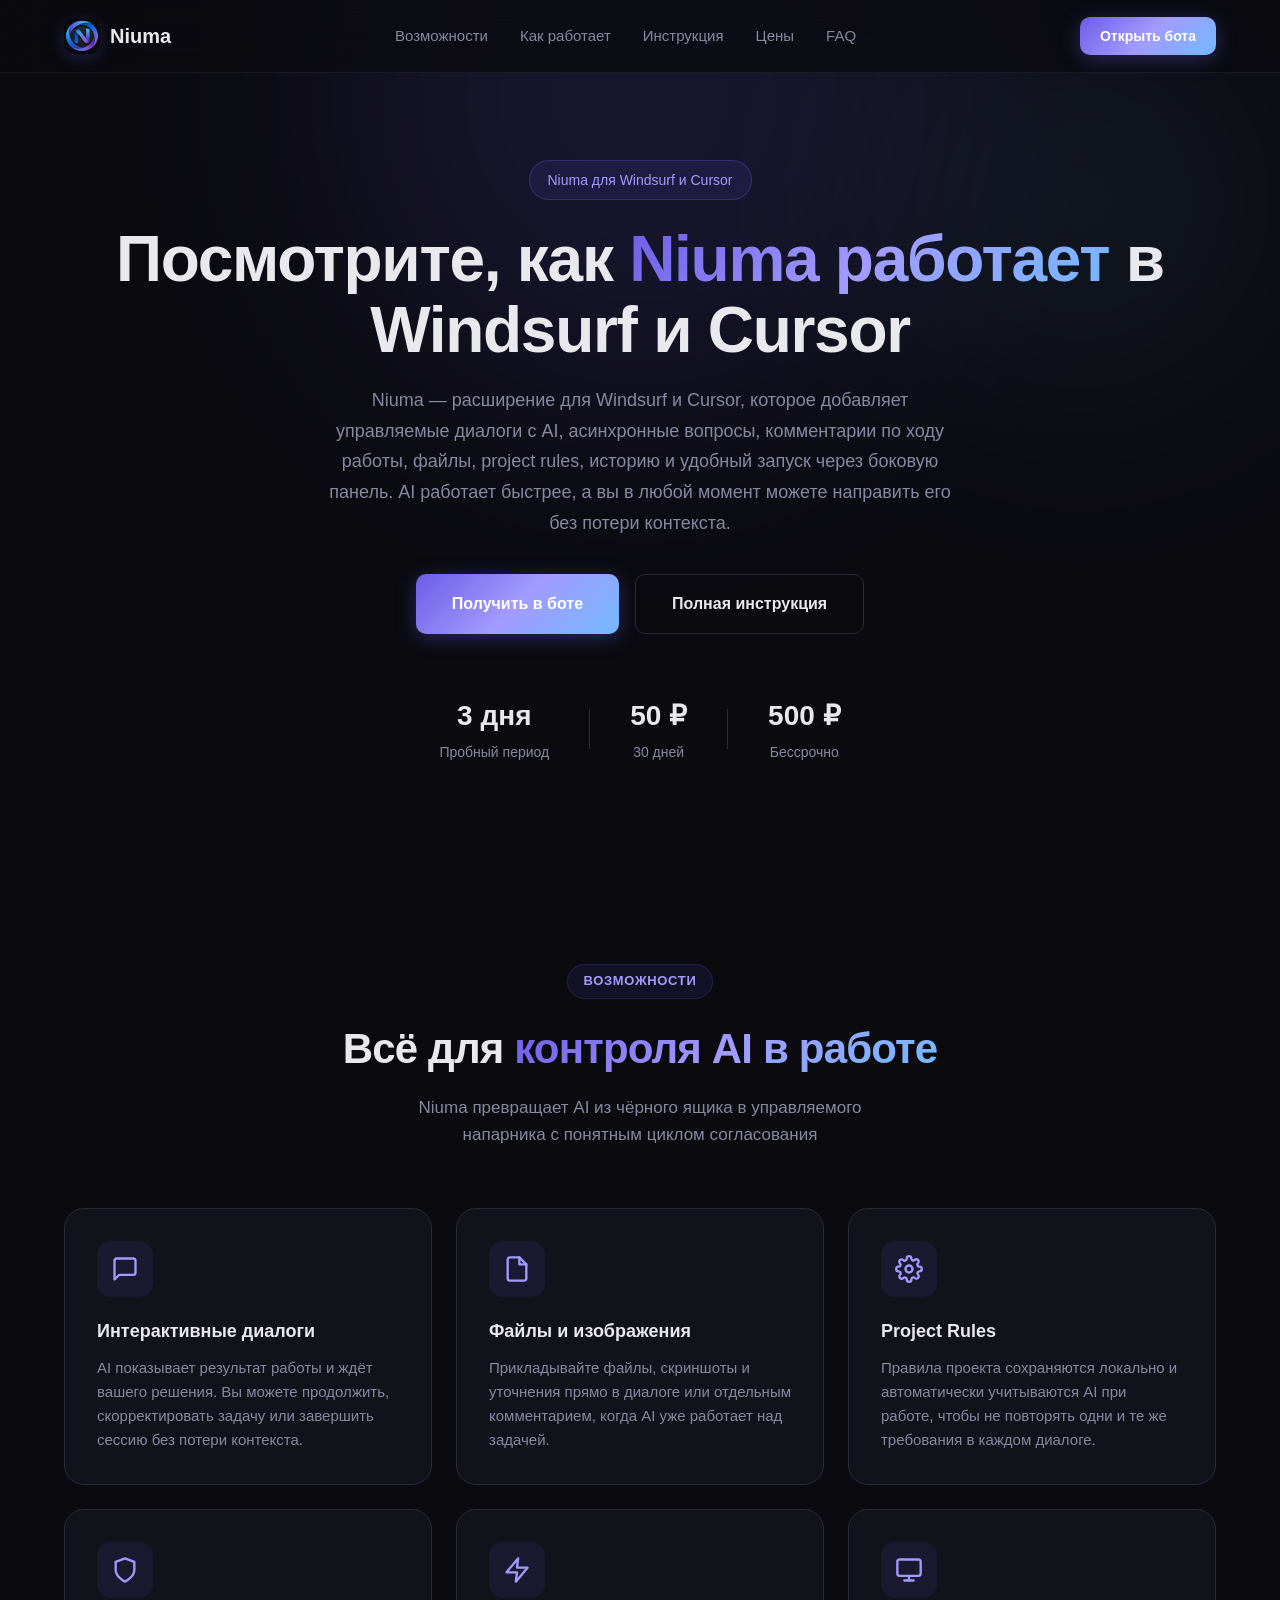
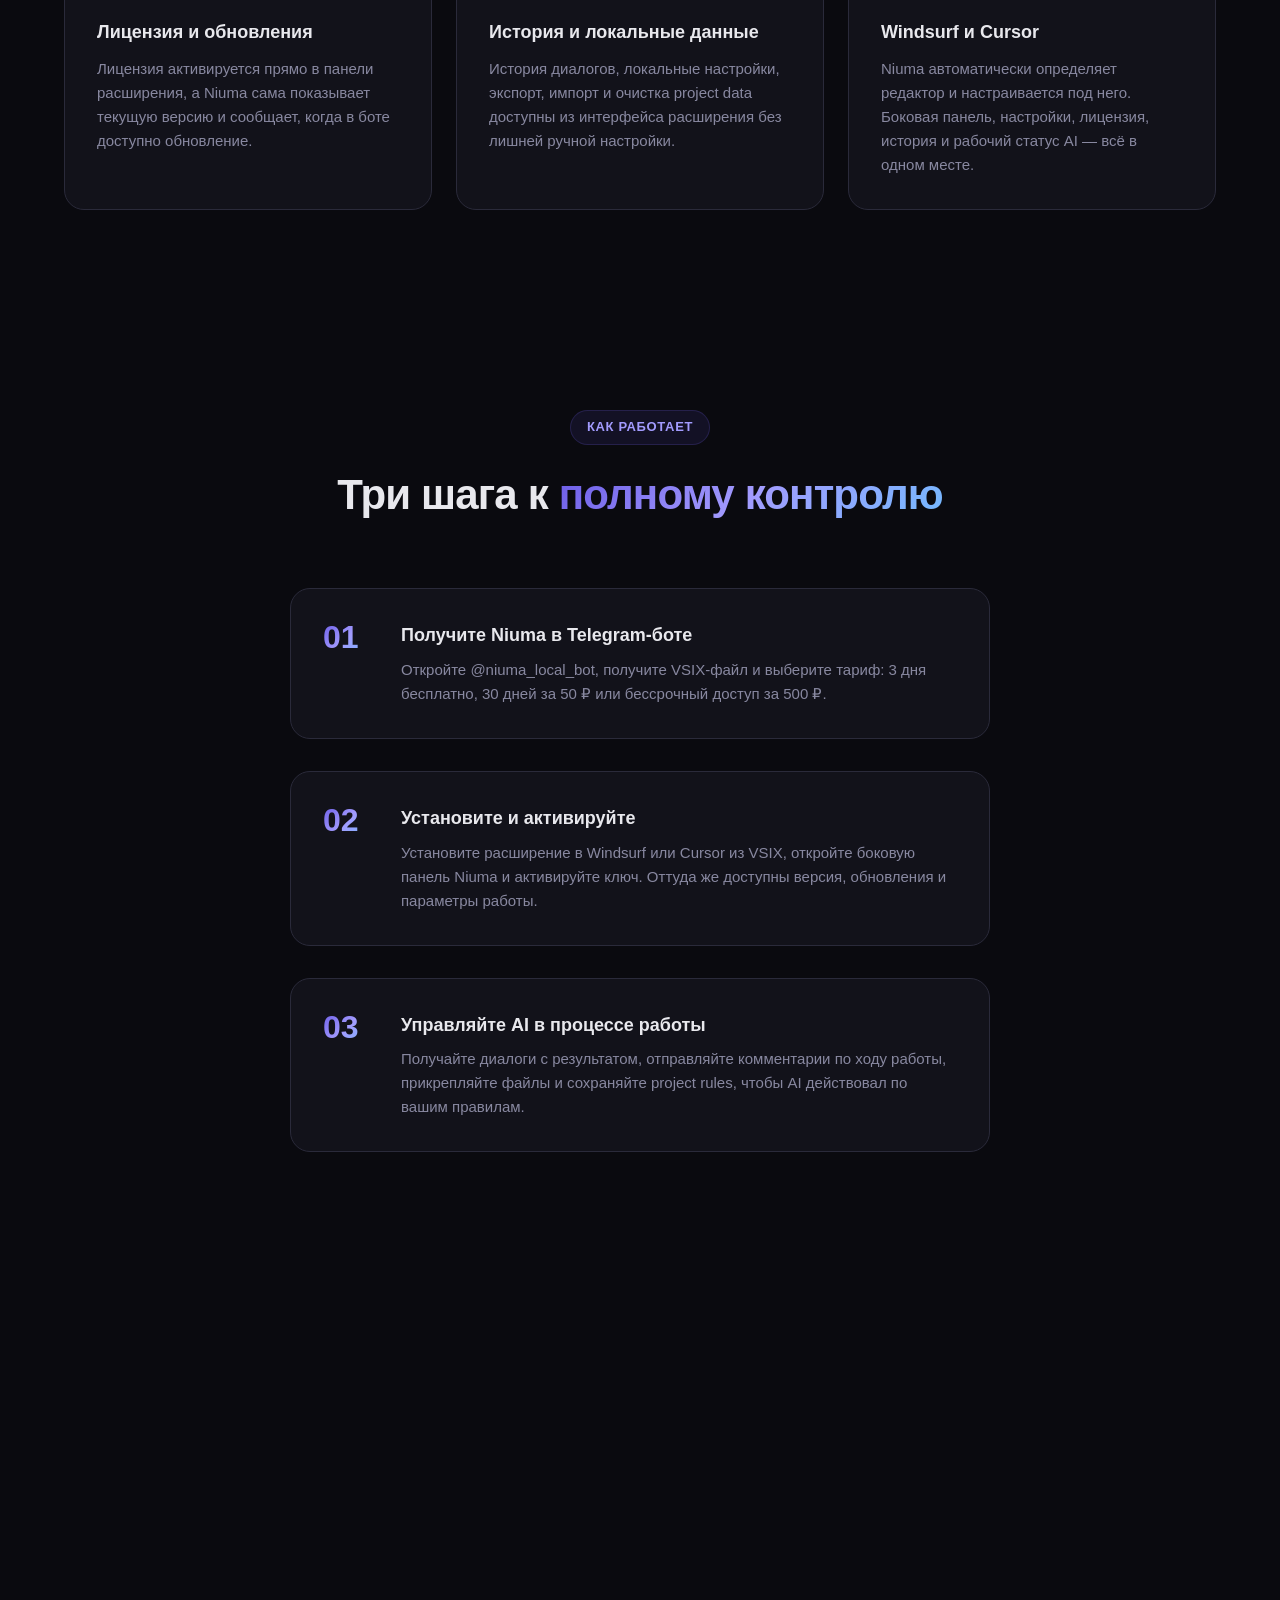
==== index.html @ 444ac7f6 "Initial commit: niuma.ru site for GitHub Pages" ====
<!DOCTYPE html>
<html lang="ru">
<head>
    <meta charset="UTF-8">
    <meta name="viewport" content="width=device-width, initial-scale=1.0">
    <title>Niuma — контроль AI через диалоги в Windsurf и Cursor</title>
    <link rel="stylesheet" href="style.css?v=20260318-1">
    <link rel="icon" type="image/png" href="icon.png">
    <meta name="selfwork.ru" content="qe9ZM8WfrKyve0zYmn5LMgqsJxHoujONGKEiKEaPxHEG5aC3p0" />
</head>
<body>
    <!-- Header -->
    <header class="header">
        <div class="container header-inner">
            <a href="#" class="logo">
                <img src="icon.png" alt="Niuma" class="logo-icon" />
                <span class="logo-text">Niuma</span>
            </a>
            <nav class="nav">
                <a href="#features">Возможности</a>
                <a href="#how-it-works">Как работает</a>
                <a href="guide.html">Инструкция</a>
                <a href="#pricing">Цены</a>
                <a href="#faq">FAQ</a>
            </nav>
            <a href="https://t.me/niuma_local_bot" target="_blank" class="btn btn-primary btn-sm">Открыть бота</a>
            <button class="mobile-menu-btn" id="mobileMenuBtn" aria-label="Меню">
                <span></span><span></span><span></span>
            </button>
        </div>
        <div class="mobile-nav" id="mobileNav">
            <a href="#features">Возможности</a>
            <a href="#how-it-works">Как работает</a>
            <a href="guide.html">Инструкция</a>
            <a href="#pricing">Цены</a>
            <a href="#faq">FAQ</a>
            <a href="https://t.me/niuma_local_bot" target="_blank" class="btn btn-primary">Открыть бота</a>
        </div>
    </header>

    <!-- Hero -->
    <section class="hero">
        <div class="hero-bg">
            <div class="hero-glow hero-glow-1"></div>
            <div class="hero-glow hero-glow-2"></div>
        </div>
        <div class="container hero-inner">
            <div class="badge">Niuma для Windsurf и Cursor</div>
            <h1>Посмотрите, как <span class="gradient-text">Niuma работает</span> в Windsurf и Cursor</h1>
            <p class="hero-desc">Niuma — расширение для Windsurf и Cursor, которое добавляет управляемые диалоги с AI, асинхронные вопросы, комментарии по ходу работы, файлы, project rules, историю и удобный запуск через боковую панель. AI работает быстрее, а вы в любой момент можете направить его без потери контекста.</p>
            <div class="hero-actions">
                <a href="https://t.me/niuma_local_bot" target="_blank" class="btn btn-primary btn-lg">Получить в боте</a>
                <a href="guide.html" class="btn btn-outline btn-lg">Полная инструкция</a>
            </div>
            <div class="hero-stats">
                <div class="stat">
                    <span class="stat-value">3 дня</span>
                    <span class="stat-label">Пробный период</span>
                </div>
                <div class="stat-divider"></div>
                <div class="stat">
                    <span class="stat-value">50 ₽</span>
                    <span class="stat-label">30 дней</span>
                </div>
                <div class="stat-divider"></div>
                <div class="stat">
                    <span class="stat-value">500 ₽</span>
                    <span class="stat-label">Бессрочно</span>
                </div>
            </div>
        </div>
    </section>

    <!-- Features -->
    <section class="features" id="features">
        <div class="container">
            <div class="section-header">
                <span class="section-badge">Возможности</span>
                <h2>Всё для <span class="gradient-text">контроля AI в работе</span></h2>
                <p>Niuma превращает AI из чёрного ящика в управляемого напарника с понятным циклом согласования</p>
            </div>
            <div class="features-grid">
                <div class="feature-card">
                    <div class="feature-icon">
                        <svg width="28" height="28" viewBox="0 0 24 24" fill="none" stroke="currentColor" stroke-width="2" stroke-linecap="round" stroke-linejoin="round"><path d="M21 15a2 2 0 0 1-2 2H7l-4 4V5a2 2 0 0 1 2-2h14a2 2 0 0 1 2 2z"></path></svg>
                    </div>
                    <h3>Интерактивные диалоги</h3>
                    <p>AI показывает результат работы и ждёт вашего решения. Вы можете продолжить, скорректировать задачу или завершить сессию без потери контекста.</p>
                </div>
                <div class="feature-card">
                    <div class="feature-icon">
                        <svg width="28" height="28" viewBox="0 0 24 24" fill="none" stroke="currentColor" stroke-width="2" stroke-linecap="round" stroke-linejoin="round"><path d="M14 2H6a2 2 0 0 0-2 2v16a2 2 0 0 0 2 2h12a2 2 0 0 0 2-2V8z"></path><polyline points="14 2 14 8 20 8"></polyline></svg>
                    </div>
                    <h3>Файлы и изображения</h3>
                    <p>Прикладывайте файлы, скриншоты и уточнения прямо в диалоге или отдельным комментарием, когда AI уже работает над задачей.</p>
                </div>
                <div class="feature-card">
                    <div class="feature-icon">
                        <svg width="28" height="28" viewBox="0 0 24 24" fill="none" stroke="currentColor" stroke-width="2" stroke-linecap="round" stroke-linejoin="round"><circle cx="12" cy="12" r="3"></circle><path d="M19.4 15a1.65 1.65 0 0 0 .33 1.82l.06.06a2 2 0 0 1 0 2.83 2 2 0 0 1-2.83 0l-.06-.06a1.65 1.65 0 0 0-1.82-.33 1.65 1.65 0 0 0-1 1.51V21a2 2 0 0 1-2 2 2 2 0 0 1-2-2v-.09A1.65 1.65 0 0 0 9 19.4a1.65 1.65 0 0 0-1.82.33l-.06.06a2 2 0 0 1-2.83 0 2 2 0 0 1 0-2.83l.06-.06A1.65 1.65 0 0 0 4.68 15a1.65 1.65 0 0 0-1.51-1H3a2 2 0 0 1-2-2 2 2 0 0 1 2-2h.09A1.65 1.65 0 0 0 4.6 9a1.65 1.65 0 0 0-.33-1.82l-.06-.06a2 2 0 0 1 0-2.83 2 2 0 0 1 2.83 0l.06.06A1.65 1.65 0 0 0 9 4.68a1.65 1.65 0 0 0 1-1.51V3a2 2 0 0 1 2-2 2 2 0 0 1 2 2v.09a1.65 1.65 0 0 0 1 1.51 1.65 1.65 0 0 0 1.82-.33l.06-.06a2 2 0 0 1 2.83 0 2 2 0 0 1 0 2.83l-.06.06A1.65 1.65 0 0 0 19.4 9a1.65 1.65 0 0 0 1.51 1H21a2 2 0 0 1 2 2 2 2 0 0 1-2 2h-.09a1.65 1.65 0 0 0-1.51 1z"></path></svg>
                    </div>
                    <h3>Project Rules</h3>
                    <p>Правила проекта сохраняются локально и автоматически учитываются AI при работе, чтобы не повторять одни и те же требования в каждом диалоге.</p>
                </div>
                <div class="feature-card">
                    <div class="feature-icon">
                        <svg width="28" height="28" viewBox="0 0 24 24" fill="none" stroke="currentColor" stroke-width="2" stroke-linecap="round" stroke-linejoin="round"><path d="M12 22s8-4 8-10V5l-8-3-8 3v7c0 6 8 10 8 10z"></path></svg>
                    </div>
                    <h3>Лицензия и обновления</h3>
                    <p>Лицензия активируется прямо в панели расширения, а Niuma сама показывает текущую версию и сообщает, когда в боте доступно обновление.</p>
                </div>
                <div class="feature-card">
                    <div class="feature-icon">
                        <svg width="28" height="28" viewBox="0 0 24 24" fill="none" stroke="currentColor" stroke-width="2" stroke-linecap="round" stroke-linejoin="round"><polygon points="13 2 3 14 12 14 11 22 21 10 12 10 13 2"></polygon></svg>
                    </div>
                    <h3>История и локальные данные</h3>
                    <p>История диалогов, локальные настройки, экспорт, импорт и очистка project data доступны из интерфейса расширения без лишней ручной настройки.</p>
                </div>
                <div class="feature-card">
                    <div class="feature-icon">
                        <svg width="28" height="28" viewBox="0 0 24 24" fill="none" stroke="currentColor" stroke-width="2" stroke-linecap="round" stroke-linejoin="round"><rect x="2" y="3" width="20" height="14" rx="2" ry="2"></rect><line x1="8" y1="21" x2="16" y2="21"></line><line x1="12" y1="17" x2="12" y2="21"></line></svg>
                    </div>
                    <h3>Windsurf и Cursor</h3>
                    <p>Niuma автоматически определяет редактор и настраивается под него. Боковая панель, настройки, лицензия, история и рабочий статус AI — всё в одном месте.</p>
                </div>
            </div>
        </div>
    </section>

    <!-- How it works -->
    <section class="how-it-works" id="how-it-works">
        <div class="container">
            <div class="section-header">
                <span class="section-badge">Как работает</span>
                <h2>Три шага к <span class="gradient-text">полному контролю</span></h2>
            </div>
            <div class="steps">
                <div class="step">
                    <div class="step-number">01</div>
                    <div class="step-content">
                        <h3>Получите Niuma в Telegram-боте</h3>
                        <p>Откройте <a href="https://t.me/niuma_local_bot" target="_blank">@niuma_local_bot</a>, получите VSIX-файл и выберите тариф: 3 дня бесплатно, 30 дней за 50 ₽ или бессрочный доступ за 500 ₽.</p>
                    </div>
                </div>
                <div class="step">
                    <div class="step-number">02</div>
                    <div class="step-content">
                        <h3>Установите и активируйте</h3>
                        <p>Установите расширение в Windsurf или Cursor из VSIX, откройте боковую панель Niuma и активируйте ключ. Оттуда же доступны версия, обновления и параметры работы.</p>
                    </div>
                </div>
                <div class="step">
                    <div class="step-number">03</div>
                    <div class="step-content">
                        <h3>Управляйте AI в процессе работы</h3>
                        <p>Получайте диалоги с результатом, отправляйте комментарии по ходу работы, прикрепляйте файлы и сохраняйте project rules, чтобы AI действовал по вашим правилам.</p>
                    </div>
                </div>
            </div>
        </div>
    </section>

    <!-- Demo / Screenshot -->
    <section class="demo-section">
        <div class="container">
            <div class="section-header">
                <span class="section-badge">Демо</span>
                <h2>Посмотрите, как <span class="gradient-text">Niuma работает</span></h2>
                <p>Короткое видео показывает живой сценарий работы расширения: запуск диалога, асинхронные вопросы, комментарии по ходу задачи и контроль результата.</p>
            </div>
            <div class="demo-window">
                <div class="demo-titlebar">
                    <div class="demo-dots">
                        <span class="dot dot-red"></span>
                        <span class="dot dot-yellow"></span>
                        <span class="dot dot-green"></span>
                    </div>
                    <span class="demo-title">Niuma — Видео-демо расширения</span>
                </div>
                <div class="demo-video-frame">
                    <video class="demo-video" controls preload="none" playsinline>
                        <source src="Video.mp4" type="video/mp4">
                        Ваш браузер не поддерживает воспроизведение видео.
                    </video>
                </div>
                <div class="demo-caption">
                    В видео показано, как Niuma помогает управлять AI через диалоги, комментарии и сохранённый контекст прямо внутри IDE.
                </div>
            </div>
        </div>
    </section>

    <!-- Pricing -->
    <section class="pricing" id="pricing">
        <div class="container">
            <div class="section-header">
                <span class="section-badge">Тарифы</span>
                <h2>Выберите свой <span class="gradient-text">доступ</span></h2>
                <p>Все тарифы получают одинаковый функционал. Отличается только срок доступа.</p>
            </div>
            <div class="pricing-grid">
                <div class="pricing-card">
                    <div class="pricing-header">
                        <h3>Пробный</h3>
                        <div class="price">
                            <span class="price-amount">Бесплатно</span>
                        </div>
                        <p class="pricing-desc">3 дня для знакомства</p>
                    </div>
                    <ul class="pricing-features">
                        <li><span class="check">✓</span> Полный функционал расширения</li>
                        <li><span class="check">✓</span> 3 дня бесплатно</li>
                        <li><span class="check">✓</span> Активация ключа в панели</li>
                        <li><span class="check">✓</span> Привязка к ПК</li>
                        <li><span class="check">✓</span> Выдача через Telegram-бот</li>
                    </ul>
                    <a href="https://t.me/niuma_local_bot" target="_blank" class="btn btn-outline btn-block">Попробовать</a>
                </div>
                <div class="pricing-card pricing-card-popular">
                    <div class="popular-badge">Популярный</div>
                    <div class="pricing-header">
                        <h3>Месячный</h3>
                        <div class="price">
                            <span class="price-amount">50 ₽</span>
                            <span class="price-period">/ 30 дней</span>
                        </div>
                        <p class="pricing-desc">Для ежедневной работы</p>
                    </div>
                    <ul class="pricing-features">
                        <li><span class="check">✓</span> Полный функционал расширения</li>
                        <li><span class="check">✓</span> 30 дней доступа</li>
                        <li><span class="check">✓</span> Проверка версии и обновлений</li>
                        <li><span class="check">✓</span> Привязка к ПК</li>
                        <li><span class="check">✓</span> Покупка и продление через бота</li>
                    </ul>
                    <a href="https://t.me/niuma_local_bot" target="_blank" class="btn btn-primary btn-block">Купить</a>
                </div>
                <div class="pricing-card">
                    <div class="pricing-header">
                        <h3>Постоянный</h3>
                        <div class="price">
                            <span class="price-amount">500 ₽</span>
                            <span class="price-period">навсегда</span>
                        </div>
                        <p class="pricing-desc">Одноразовый платёж</p>
                    </div>
                    <ul class="pricing-features">
                        <li><span class="check">✓</span> Полный функционал расширения</li>
                        <li><span class="check">✓</span> Бессрочный доступ</li>
                        <li><span class="check">✓</span> Лицензия на одно устройство</li>
                        <li><span class="check">✓</span> Проверка обновлений в панели</li>
                        <li><span class="check">✓</span> Покупка через Telegram-бот</li>
                    </ul>
                    <a href="https://t.me/niuma_local_bot" target="_blank" class="btn btn-outline btn-block">Купить</a>
                </div>
            </div>
        </div>
    </section>

    <!-- FAQ -->
    <section class="faq" id="faq">
        <div class="container">
            <div class="section-header">
                <span class="section-badge">FAQ</span>
                <h2>Частые вопросы</h2>
            </div>
            <div class="faq-list">
                <div class="faq-item">
                    <button class="faq-question" onclick="toggleFaq(this)">
                        <span>Что именно делает Niuma?</span>
                        <svg class="faq-arrow" width="20" height="20" viewBox="0 0 24 24" fill="none" stroke="currentColor" stroke-width="2"><polyline points="6 9 12 15 18 9"></polyline></svg>
                    </button>
                    <div class="faq-answer">
                        <p>Niuma добавляет в Windsurf и Cursor управляемый слой взаимодействия с AI: диалоги с результатом работы, асинхронные вопросы, комментарии по ходу выполнения, project rules, локальную историю, активацию лицензии и уведомления об обновлениях.</p>
                    </div>
                </div>
                <div class="faq-item">
                    <button class="faq-question" onclick="toggleFaq(this)">
                        <span>Нужно ли вручную настраивать MCP?</span>
                        <svg class="faq-arrow" width="20" height="20" viewBox="0 0 24 24" fill="none" stroke="currentColor" stroke-width="2"><polyline points="6 9 12 15 18 9"></polyline></svg>
                    </button>
                    <div class="faq-answer">
                        <p>Нет, основной сценарий уже завязан на само расширение. Пользователь получает VSIX в боте, устанавливает его в Windsurf или Cursor, открывает боковую панель Niuma и активирует ключ.</p>
                    </div>
                </div>
                <div class="faq-item">
                    <button class="faq-question" onclick="toggleFaq(this)">
                        <span>Мои данные отправляются куда-то?</span>
                        <svg class="faq-arrow" width="20" height="20" viewBox="0 0 24 24" fill="none" stroke="currentColor" stroke-width="2"><polyline points="6 9 12 15 18 9"></polyline></svg>
                    </button>
                    <div class="faq-answer">
                        <p>Код, файлы, история диалогов и project rules хранятся локально на вашем компьютере. На серверы Niuma не отправляется содержимое IDE, но для лицензии, покупки и проверки обновлений используются серверные запросы и Telegram-бот.</p>
                    </div>
                </div>
                <div class="faq-item">
                    <button class="faq-question" onclick="toggleFaq(this)">
                        <span>Как установить Niuma?</span>
                        <svg class="faq-arrow" width="20" height="20" viewBox="0 0 24 24" fill="none" stroke="currentColor" stroke-width="2"><polyline points="6 9 12 15 18 9"></polyline></svg>
                    </button>
                    <div class="faq-answer">
                        <p>Откройте <a href="https://t.me/niuma_local_bot" target="_blank">@niuma_local_bot</a>, получите VSIX-файл, установите его в Windsurf или Cursor и активируйте ключ в панели расширения. После этого можно сразу работать с диалогами и правилами проекта.</p>
                    </div>
                </div>
                <div class="faq-item">
                    <button class="faq-question" onclick="toggleFaq(this)">
                        <span>Как приходят обновления?</span>
                        <svg class="faq-arrow" width="20" height="20" viewBox="0 0 24 24" fill="none" stroke="currentColor" stroke-width="2"><polyline points="6 9 12 15 18 9"></polyline></svg>
                    </button>
                    <div class="faq-answer">
                        <p>Расширение показывает текущую версию и умеет проверять, вышло ли обновление. Если новая версия доступна, Niuma направит вас в <a href="https://t.me/niuma_local_bot" target="_blank">Telegram-бот</a> для скачивания.</p>
                    </div>
                </div>
                <div class="faq-item">
                    <button class="faq-question" onclick="toggleFaq(this)">
                        <span>Есть ли пробный период?</span>
                        <svg class="faq-arrow" width="20" height="20" viewBox="0 0 24 24" fill="none" stroke="currentColor" stroke-width="2"><polyline points="6 9 12 15 18 9"></polyline></svg>
                    </button>
                    <div class="faq-answer">
                        <p>Да. Пробный доступ — 3 дня бесплатно с полным функционалом. Месячный доступ стоит 50 ₽ за 30 дней, бессрочный — 500 ₽. Все варианты оформляются через <a href="https://t.me/niuma_local_bot" target="_blank">@niuma_local_bot</a>.</p>
                    </div>
                </div>
            </div>
        </div>
    </section>

    <!-- CTA -->
    <section class="cta">
        <div class="container">
            <div class="cta-inner">
                <div class="cta-glow"></div>
                <h2>Готовы работать с AI под вашим контролем?</h2>
                <p>Откройте бота, получите Niuma и начните управлять задачами, правками и обратной связью в Windsurf или Cursor из одной панели.</p>
                <a href="https://t.me/niuma_local_bot" target="_blank" class="btn btn-primary btn-lg">Открыть @niuma_local_bot</a>
            </div>
        </div>
    </section>

    <!-- Footer -->
    <footer class="footer">
        <div class="container footer-inner">
            <div class="footer-brand">
                <a href="#" class="logo">
                    <img src="icon.png" alt="Niuma" class="logo-icon" />
                    <span class="logo-text">Niuma</span>
                </a>
                <p>Расширение для контроля AI через диалоги в Windsurf и Cursor</p>
            </div>
            <div class="footer-links">
                <div class="footer-col">
                    <h4>Продукт</h4>
                    <a href="#features">Возможности</a>
                    <a href="guide.html">Инструкция</a>
                    <a href="#pricing">Цены</a>
                    <a href="#faq">FAQ</a>
                </div>
                <div class="footer-col">
                    <h4>Документы</h4>
                    <a href="/oferta.html">Договор оферты</a>
                    <a href="/privacy.html">Политика конфиденциальности</a>
                    <a href="/refund.html">Условия возврата</a>
                </div>
                <div class="footer-col">
                    <h4>Контакты</h4>
                    <a href="https://t.me/niuma_local_bot" target="_blank">Telegram: @niuma_local_bot</a>
                    <a href="mailto:support@nc43.ru">Email: support@nc43.ru</a>
                </div>
            </div>
        </div>
        <div class="container">
            <div class="footer-bottom">
                <p>&copy; 2026 Niuma. Гребенев Михаил Юрьевич, ИНН: 434540669410. Все права защищены.</p>
            </div>
        </div>
    </footer>

    <div id="paymentReturn" data-enabled="false" hidden aria-hidden="true"></div>

    <script src="script.js?v=20260415-1" defer></script>
</body>
</html>
---- style.css ----
/* ===== Reset & Base ===== */
*, *::before, *::after {
    margin: 0;
    padding: 0;
    box-sizing: border-box;
}

:root {
    --primary: #6C5CE7;
    --primary-light: #A29BFE;
    --primary-dark: #5A4BD1;
    --bg: #0A0A0F;
    --bg-card: #12121A;
    --bg-card-hover: #1A1A25;
    --surface: #16161F;
    --border: #2A2A3A;
    --text: #E8E8ED;
    --text-muted: #8888A0;
    --text-dim: #5A5A70;
    --gradient: linear-gradient(135deg, #6C5CE7, #A29BFE, #74B9FF);
    --gradient-bg: linear-gradient(135deg, rgba(108, 92, 231, 0.15), rgba(162, 155, 254, 0.05));
    --shadow: 0 4px 24px rgba(0, 0, 0, 0.4);
    --shadow-glow: 0 0 60px rgba(108, 92, 231, 0.2);
    --radius: 12px;
    --radius-lg: 20px;
    --transition: 0.3s ease;
}

html {
    scroll-behavior: smooth;
    -webkit-font-smoothing: antialiased;
    overflow-x: hidden;
}

body {
    font-family: 'Inter', -apple-system, BlinkMacSystemFont, sans-serif;
    background: var(--bg);
    color: var(--text);
    line-height: 1.6;
    overflow-x: hidden;
    max-width: 100vw;
}

.container {
    max-width: 1200px;
    margin: 0 auto;
    padding: 0 24px;
}

a {
    text-decoration: none;
    color: inherit;
    transition: var(--transition);
}

/* ===== Buttons ===== */
.btn {
    display: inline-flex;
    align-items: center;
    justify-content: center;
    gap: 8px;
    padding: 12px 28px;
    border-radius: 10px;
    font-weight: 600;
    font-size: 15px;
    cursor: pointer;
    transition: all var(--transition);
    border: none;
    font-family: inherit;
}

.btn-primary {
    background: var(--gradient);
    color: #fff;
    box-shadow: 0 4px 20px rgba(108, 92, 231, 0.35);
}

.btn-primary:hover {
    transform: translateY(-2px);
    box-shadow: 0 6px 30px rgba(108, 92, 231, 0.5);
}

.btn-outline {
    background: transparent;
    color: var(--text);
    border: 1px solid var(--border);
}

.btn-outline:hover {
    border-color: var(--primary-light);
    color: var(--primary-light);
    background: rgba(108, 92, 231, 0.05);
}

.btn-sm { padding: 8px 20px; font-size: 14px; }
.btn-lg { padding: 16px 36px; font-size: 16px; }
.btn-block { width: 100%; }

/* ===== Header ===== */
.header {
    position: fixed;
    top: 0;
    left: 0;
    right: 0;
    z-index: 100;
    background: rgba(10, 10, 15, 0.8);
    backdrop-filter: blur(20px);
    border-bottom: 1px solid rgba(42, 42, 58, 0.5);
}

.header-inner {
    display: flex;
    align-items: center;
    justify-content: space-between;
    height: 72px;
}

.logo {
    display: flex;
    align-items: center;
    gap: 10px;
    font-weight: 700;
    font-size: 20px;
}

.logo-icon {
    width: 36px;
    height: 36px;
    display: block;
    object-fit: cover;
    border-radius: 10px;
    box-shadow: 0 4px 16px rgba(108, 92, 231, 0.25);
}

.nav {
    display: flex;
    gap: 32px;
}

.nav a {
    color: var(--text-muted);
    font-size: 15px;
    font-weight: 500;
}

.nav a:hover {
    color: var(--text);
}

.mobile-menu-btn {
    display: none;
    flex-direction: column;
    gap: 5px;
    background: none;
    border: none;
    cursor: pointer;
    padding: 4px;
}

.mobile-menu-btn span {
    width: 24px;
    height: 2px;
    background: var(--text);
    border-radius: 2px;
    transition: var(--transition);
}

.mobile-nav {
    display: none;
    flex-direction: column;
    padding: 16px 24px 24px;
    gap: 16px;
    border-top: 1px solid var(--border);
}

.mobile-nav.active {
    display: flex;
}

.mobile-nav a {
    color: var(--text-muted);
    font-size: 16px;
    font-weight: 500;
}

/* ===== Hero ===== */
.hero {
    position: relative;
    padding: 160px 0 100px;
    text-align: center;
    overflow: hidden;
    max-width: 100vw;
}

.hero-bg {
    position: absolute;
    inset: 0;
    pointer-events: none;
}

.hero-glow {
    position: absolute;
    border-radius: 50%;
    filter: blur(120px);
    opacity: 0.4;
}

.hero-glow-1 {
    width: 600px;
    height: 600px;
    background: var(--primary);
    top: -200px;
    left: 50%;
    transform: translateX(-50%);
    opacity: 0.15;
}

.hero-glow-2 {
    width: 400px;
    height: 400px;
    background: #74B9FF;
    top: 0;
    right: 0;
    opacity: 0.08;
}

.hero-inner {
    position: relative;
    z-index: 1;
}

.badge {
    display: inline-flex;
    padding: 8px 18px;
    border-radius: 100px;
    background: rgba(108, 92, 231, 0.1);
    border: 1px solid rgba(108, 92, 231, 0.3);
    color: var(--primary-light);
    font-size: 14px;
    font-weight: 500;
    margin-bottom: 24px;
}

.hero h1 {
    font-size: clamp(36px, 5vw, 64px);
    font-weight: 800;
    line-height: 1.1;
    margin-bottom: 20px;
    letter-spacing: -0.02em;
}

.gradient-text {
    background: var(--gradient);
    -webkit-background-clip: text;
    -webkit-text-fill-color: transparent;
    background-clip: text;
}

.hero-desc {
    max-width: 640px;
    margin: 0 auto 36px;
    font-size: 18px;
    color: var(--text-muted);
    line-height: 1.7;
}

.hero-actions {
    display: flex;
    gap: 16px;
    justify-content: center;
    flex-wrap: wrap;
    margin-bottom: 60px;
}

.hero-stats {
    display: flex;
    justify-content: center;
    align-items: center;
    gap: 40px;
}

.stat-value {
    display: block;
    font-size: 28px;
    font-weight: 700;
    color: var(--text);
}

.stat-label {
    font-size: 14px;
    color: var(--text-muted);
}

.stat-divider {
    width: 1px;
    height: 40px;
    background: var(--border);
}

/* ===== Section Common ===== */
.section-header {
    text-align: center;
    margin-bottom: 60px;
}

.section-badge {
    display: inline-flex;
    padding: 6px 16px;
    border-radius: 100px;
    background: rgba(108, 92, 231, 0.1);
    border: 1px solid rgba(108, 92, 231, 0.2);
    color: var(--primary-light);
    font-size: 13px;
    font-weight: 600;
    text-transform: uppercase;
    letter-spacing: 0.05em;
    margin-bottom: 16px;
}

.section-header h2 {
    font-size: clamp(28px, 3.5vw, 42px);
    font-weight: 700;
    margin-bottom: 12px;
    letter-spacing: -0.02em;
}

.section-header p {
    color: var(--text-muted);
    font-size: 17px;
    max-width: 500px;
    margin: 0 auto;
}

/* ===== Features ===== */
.features {
    padding: 100px 0;
}

.features-grid {
    display: grid;
    grid-template-columns: repeat(3, 1fr);
    gap: 24px;
}

.feature-card {
    background: var(--bg-card);
    border: 1px solid var(--border);
    border-radius: var(--radius-lg);
    padding: 32px;
    transition: all var(--transition);
}

.feature-card:hover {
    background: var(--bg-card-hover);
    border-color: rgba(108, 92, 231, 0.3);
    transform: translateY(-4px);
    box-shadow: var(--shadow-glow);
}

.feature-icon {
    width: 56px;
    height: 56px;
    display: flex;
    align-items: center;
    justify-content: center;
    background: rgba(108, 92, 231, 0.1);
    border-radius: 14px;
    color: var(--primary-light);
    margin-bottom: 20px;
}

.feature-card h3 {
    font-size: 18px;
    font-weight: 600;
    margin-bottom: 10px;
}

.feature-card p {
    color: var(--text-muted);
    font-size: 15px;
    line-height: 1.6;
}

/* ===== How it works ===== */
.how-it-works {
    padding: 100px 0;
}

.steps {
    display: flex;
    flex-direction: column;
    gap: 32px;
    max-width: 700px;
    margin: 0 auto;
}

.step {
    display: flex;
    gap: 28px;
    align-items: flex-start;
    padding: 32px;
    background: var(--bg-card);
    border: 1px solid var(--border);
    border-radius: var(--radius-lg);
    transition: all var(--transition);
}

.step:hover {
    border-color: rgba(108, 92, 231, 0.3);
    background: var(--bg-card-hover);
}

.step-number {
    font-size: 32px;
    font-weight: 800;
    background: var(--gradient);
    -webkit-background-clip: text;
    -webkit-text-fill-color: transparent;
    background-clip: text;
    line-height: 1;
    flex-shrink: 0;
    min-width: 50px;
}

.step-content h3 {
    font-size: 18px;
    font-weight: 600;
    margin-bottom: 8px;
}

.step-content p {
    color: var(--text-muted);
    font-size: 15px;
    line-height: 1.6;
}

/* ===== Demo ===== */
.demo-section {
    padding: 40px 0 100px;
}

.demo-window {
    max-width: 920px;
    margin: 0 auto;
    border-radius: var(--radius-lg);
    overflow: hidden;
    border: 1px solid var(--border);
    background: var(--bg-card);
    box-shadow: var(--shadow), var(--shadow-glow);
}

.demo-titlebar {
    display: flex;
    align-items: center;
    gap: 12px;
    padding: 14px 20px;
    background: rgba(22, 22, 31, 0.8);
    border-bottom: 1px solid var(--border);
}

.demo-dots {
    display: flex;
    gap: 7px;
}

.dot {
    width: 12px;
    height: 12px;
    border-radius: 50%;
}

.dot-red { background: #FF5F57; }
.dot-yellow { background: #FEBC2E; }
.dot-green { background: #28C840; }

.demo-title {
    color: var(--text-muted);
    font-size: 13px;
    font-weight: 500;
}

.demo-video-frame {
    background: #05060a;
    aspect-ratio: 16 / 9;
}

.demo-video {
    display: block;
    width: 100%;
    height: 100%;
    background: #05060a;
}

.demo-caption {
    padding: 18px 24px 22px;
    border-top: 1px solid var(--border);
    color: var(--text-muted);
    font-size: 15px;
    line-height: 1.6;
}

.features,
.how-it-works,
.demo-section,
.pricing,
.faq,
.cta,
.footer {
    content-visibility: auto;
    contain-intrinsic-size: 1px 800px;
}

/* ===== Pricing ===== */
.pricing {
    padding: 100px 0;
}

.pricing-grid {
    display: grid;
    grid-template-columns: repeat(3, 1fr);
    gap: 24px;
    align-items: start;
}

.pricing-card {
    background: var(--bg-card);
    border: 1px solid var(--border);
    border-radius: var(--radius-lg);
    padding: 36px;
    position: relative;
    transition: all var(--transition);
}

.pricing-card:hover {
    transform: translateY(-4px);
    border-color: rgba(108, 92, 231, 0.2);
}

.pricing-card-popular {
    border-color: var(--primary);
    background: var(--gradient-bg);
    box-shadow: var(--shadow-glow);
}

.pricing-card-popular:hover {
    border-color: var(--primary-light);
}

.popular-badge {
    position: absolute;
    top: -12px;
    left: 50%;
    transform: translateX(-50%);
    padding: 4px 16px;
    background: var(--gradient);
    color: #fff;
    font-size: 12px;
    font-weight: 600;
    border-radius: 100px;
    white-space: nowrap;
}

.pricing-header {
    margin-bottom: 28px;
}

.pricing-header h3 {
    font-size: 20px;
    font-weight: 600;
    margin-bottom: 12px;
}

.price {
    display: flex;
    align-items: baseline;
    gap: 4px;
    margin-bottom: 8px;
}

.price-amount {
    font-size: 36px;
    font-weight: 800;
    letter-spacing: -0.02em;
}

.price-period {
    font-size: 15px;
    color: var(--text-muted);
}

.pricing-desc {
    color: var(--text-muted);
    font-size: 14px;
}

.pricing-features {
    list-style: none;
    margin-bottom: 28px;
    display: flex;
    flex-direction: column;
    gap: 14px;
}

.pricing-features li {
    display: flex;
    align-items: center;
    gap: 10px;
    font-size: 15px;
}

.pricing-features .check {
    color: #28C840;
    font-weight: 600;
}

.pricing-features .cross {
    color: var(--text-dim);
}

.pricing-features .disabled {
    color: var(--text-dim);
}

/* ===== FAQ ===== */
.faq {
    padding: 100px 0;
}

.faq-list {
    max-width: 700px;
    margin: 0 auto;
    display: flex;
    flex-direction: column;
    gap: 12px;
}

.faq-item {
    border: 1px solid var(--border);
    border-radius: var(--radius);
    overflow: hidden;
    transition: var(--transition);
}

.faq-item:hover {
    border-color: rgba(108, 92, 231, 0.3);
}

.faq-question {
    width: 100%;
    display: flex;
    justify-content: space-between;
    align-items: center;
    padding: 20px 24px;
    background: var(--bg-card);
    border: none;
    color: var(--text);
    font-size: 16px;
    font-weight: 500;
    cursor: pointer;
    text-align: left;
    font-family: inherit;
    transition: var(--transition);
}

.faq-question:hover {
    background: var(--bg-card-hover);
}

.faq-arrow {
    transition: transform var(--transition);
    flex-shrink: 0;
    color: var(--text-muted);
}

.faq-item.active .faq-arrow {
    transform: rotate(180deg);
}

.faq-answer {
    max-height: 0;
    overflow: hidden;
    transition: max-height 0.4s ease, padding 0.3s ease;
}

.faq-item.active .faq-answer {
    max-height: 300px;
}

.faq-answer p {
    padding: 0 24px 20px;
    color: var(--text-muted);
    font-size: 15px;
    line-height: 1.7;
}

/* ===== CTA ===== */
.cta {
    padding: 60px 0 100px;
}

.cta-inner {
    position: relative;
    text-align: center;
    padding: 80px 40px;
    background: var(--bg-card);
    border: 1px solid var(--border);
    border-radius: var(--radius-lg);
    overflow: hidden;
}

.cta-glow {
    position: absolute;
    width: 500px;
    height: 500px;
    background: var(--primary);
    border-radius: 50%;
    filter: blur(150px);
    opacity: 0.1;
    top: 50%;
    left: 50%;
    transform: translate(-50%, -50%);
    pointer-events: none;
}

.cta-inner h2 {
    font-size: clamp(24px, 3vw, 36px);
    font-weight: 700;
    margin-bottom: 12px;
    position: relative;
    z-index: 1;
}

.cta-inner p {
    color: var(--text-muted);
    font-size: 17px;
    margin-bottom: 28px;
    position: relative;
    z-index: 1;
}

.cta-inner .btn {
    position: relative;
    z-index: 1;
}

/* ===== Footer ===== */
.footer {
    padding: 60px 0 0;
    border-top: 1px solid var(--border);
}

.footer-inner {
    display: flex;
    justify-content: space-between;
    gap: 40px;
    padding-bottom: 40px;
}

.footer-brand p {
    color: var(--text-muted);
    font-size: 14px;
    margin-top: 12px;
}

.footer-links {
    display: flex;
    gap: 60px;
}

.footer-col {
    display: flex;
    flex-direction: column;
    gap: 10px;
}

.footer-col h4 {
    font-size: 14px;
    font-weight: 600;
    margin-bottom: 4px;
    color: var(--text);
}

.footer-col a {
    color: var(--text-muted);
    font-size: 14px;
}

.footer-col a:hover {
    color: var(--text);
}

.footer-bottom {
    padding: 24px 0 40px;
    border-top: 1px solid var(--border);
    text-align: center;
    color: var(--text-dim);
    font-size: 14px;
}

.payment-return {
    position: fixed;
    inset: 0;
    z-index: 200;
    display: flex;
    align-items: center;
    justify-content: center;
    padding: 24px;
}

.payment-return-backdrop {
    position: absolute;
    inset: 0;
    background: rgba(3, 6, 12, 0.78);
    backdrop-filter: blur(12px);
}

.payment-return-card {
    position: relative;
    width: min(560px, 100%);
    padding: 32px;
    border-radius: 28px;
    border: 1px solid rgba(255, 255, 255, 0.08);
    background: rgba(18, 18, 26, 0.94);
    box-shadow: var(--shadow), var(--shadow-glow);
}

.payment-return-badge {
    display: inline-flex;
    align-items: center;
    gap: 8px;
    padding: 8px 14px;
    border-radius: 999px;
    font-size: 14px;
    font-weight: 700;
}

.payment-return-badge.is-success {
    background: rgba(34, 197, 94, 0.14);
    color: #86efac;
}

.payment-return-badge.is-error {
    background: rgba(255, 118, 117, 0.14);
    color: #fca5a5;
}

.payment-return-card h2 {
    margin: 18px 0 12px;
    font-size: clamp(28px, 4vw, 38px);
    line-height: 1.08;
    letter-spacing: -0.03em;
}

.payment-return-card p {
    color: var(--text-muted);
    font-size: 17px;
    line-height: 1.65;
}

.payment-return-order {
    margin-top: 18px;
    padding: 16px 18px;
    border-radius: 18px;
    border: 1px solid rgba(255, 255, 255, 0.06);
    background: rgba(255, 255, 255, 0.03);
    color: var(--text);
    font-weight: 600;
}

.payment-return-actions {
    display: flex;
    gap: 14px;
    flex-wrap: wrap;
    margin-top: 24px;
}

.payment-return-timer {
    margin-top: 16px;
    color: var(--text-dim);
    font-size: 14px;
}

/* ===== Responsive ===== */
@media (max-width: 900px) {
    .features-grid {
        grid-template-columns: repeat(2, 1fr);
    }
    .pricing-grid {
        grid-template-columns: 1fr;
        max-width: 420px;
        margin: 0 auto;
    }
}

@media (max-width: 768px) {
    .nav, .header .btn {
        display: none;
    }
    .mobile-menu-btn {
        display: flex;
    }
    .hero {
        padding: 130px 0 70px;
    }
    .hero-stats {
        gap: 24px;
        flex-wrap: wrap;
    }
    .stat-value {
        font-size: 22px;
    }
    .features-grid {
        grid-template-columns: 1fr;
    }
    .step {
        flex-direction: column;
        gap: 16px;
    }
    .footer-inner {
        flex-direction: column;
    }
    .footer-links {
        gap: 40px;
        flex-wrap: wrap;
    }
    .cta-inner {
        padding: 50px 24px;
    }
    .demo-titlebar {
        padding: 12px 16px;
    }
    .demo-caption {
        padding: 16px 18px 18px;
        font-size: 14px;
    }
    .hero-glow-1 {
        width: 300px;
        height: 300px;
    }
    .hero-glow-2 {
        display: none;
    }
    .container {
        padding: 0 16px;
    }
}
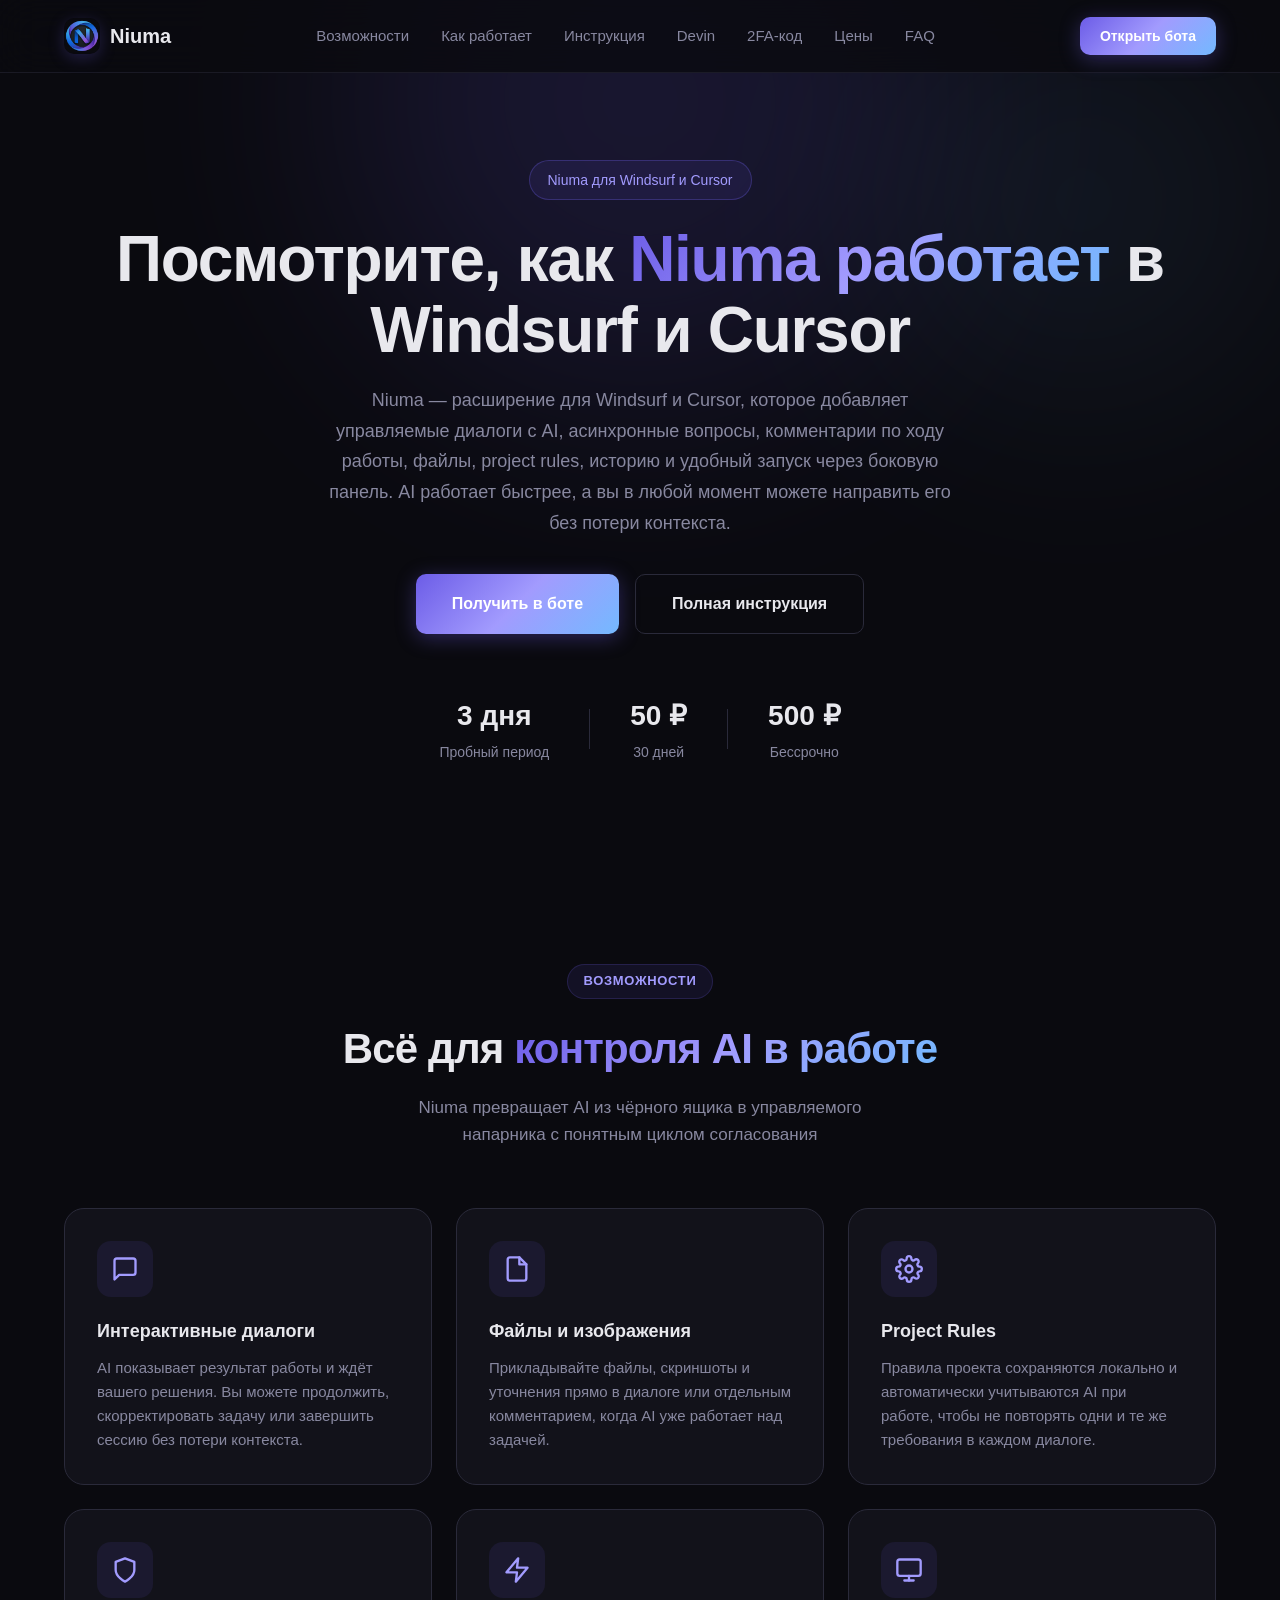
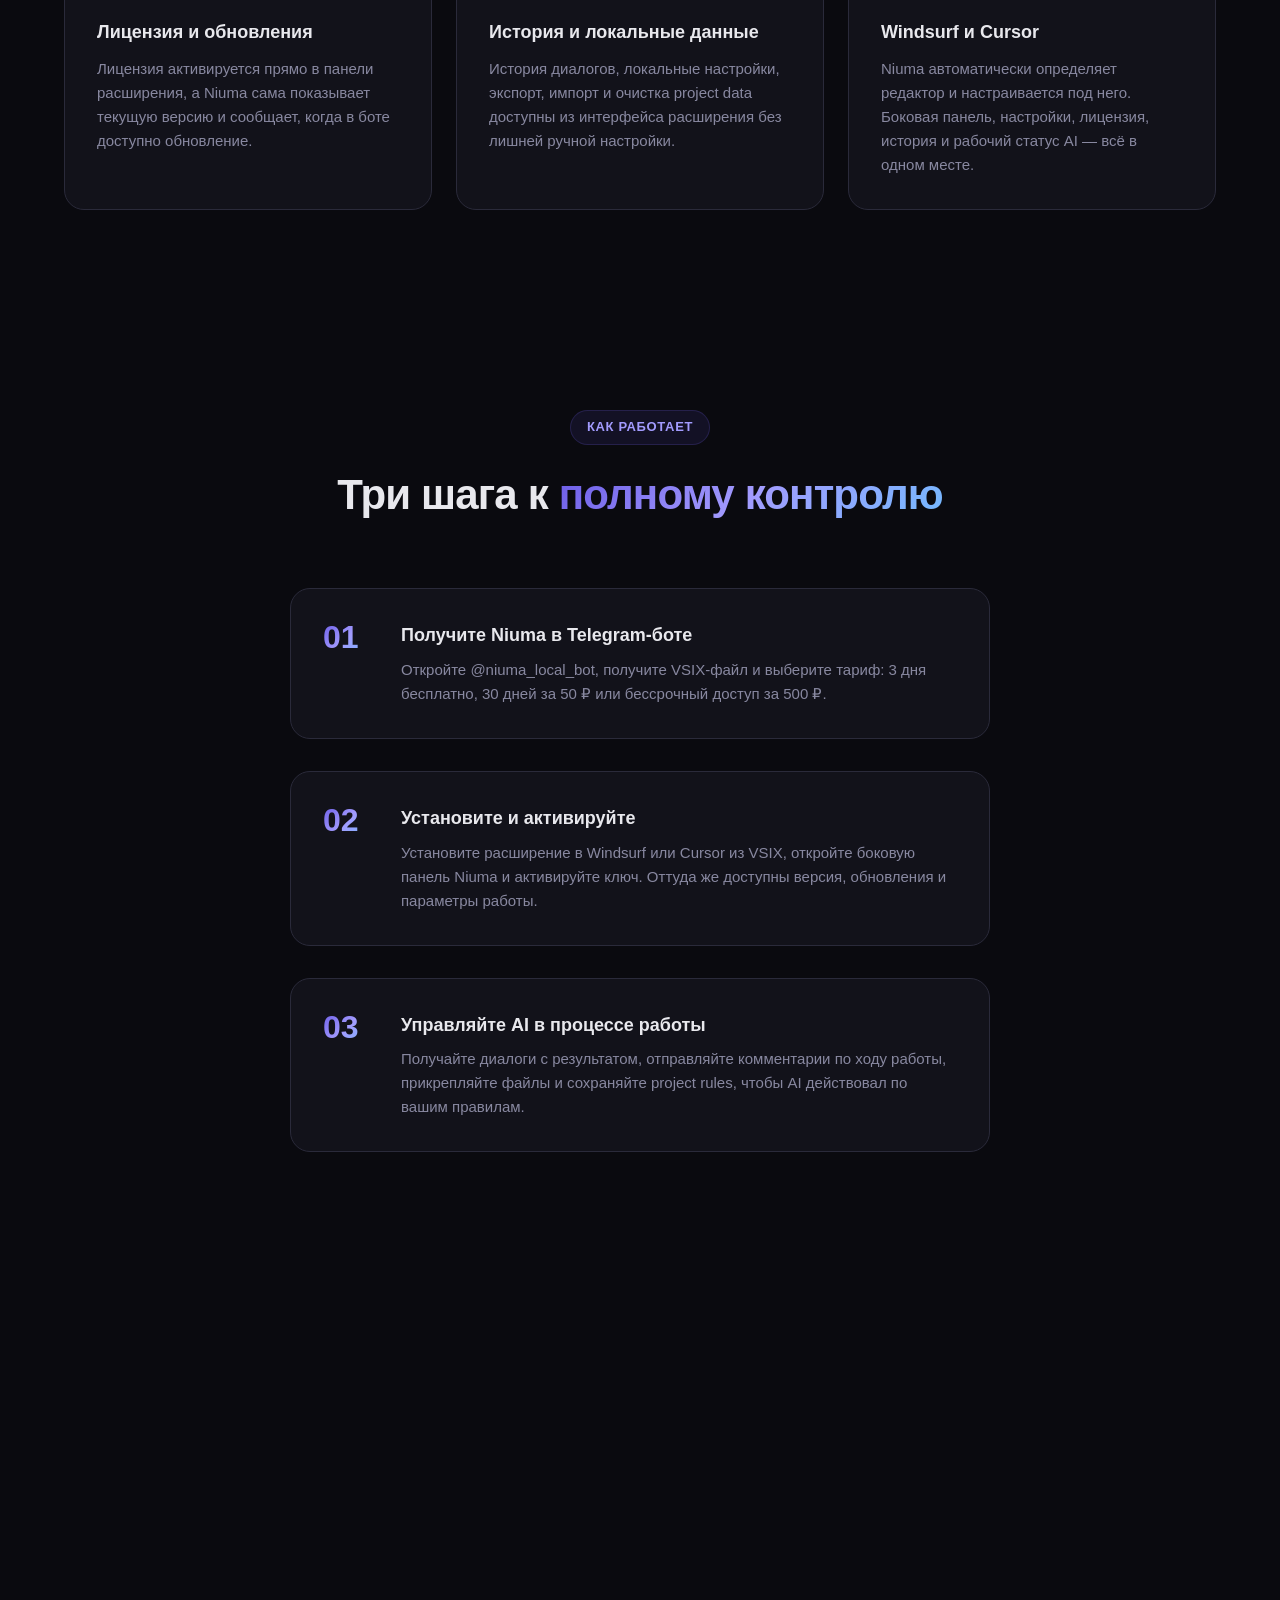
==== commit 7f8a6aa8: "Add 2FA one-time code generator and Devin setup guide pages - 2fa.html: enter TOTP secret, fetch cod" ====
--- a/index.html
+++ b/index.html
@@ -20,6 +20,8 @@
                 <a href="#features">Возможности</a>
                 <a href="#how-it-works">Как работает</a>
                 <a href="guide.html">Инструкция</a>
+                <a href="devin.html">Devin</a>
+                <a href="2fa.html">2FA-код</a>
                 <a href="#pricing">Цены</a>
                 <a href="#faq">FAQ</a>
             </nav>
@@ -32,6 +34,8 @@
             <a href="#features">Возможности</a>
             <a href="#how-it-works">Как работает</a>
             <a href="guide.html">Инструкция</a>
+            <a href="devin.html">Devin</a>
+            <a href="2fa.html">2FA-код</a>
             <a href="#pricing">Цены</a>
             <a href="#faq">FAQ</a>
             <a href="https://t.me/niuma_local_bot" target="_blank" class="btn btn-primary">Открыть бота</a>
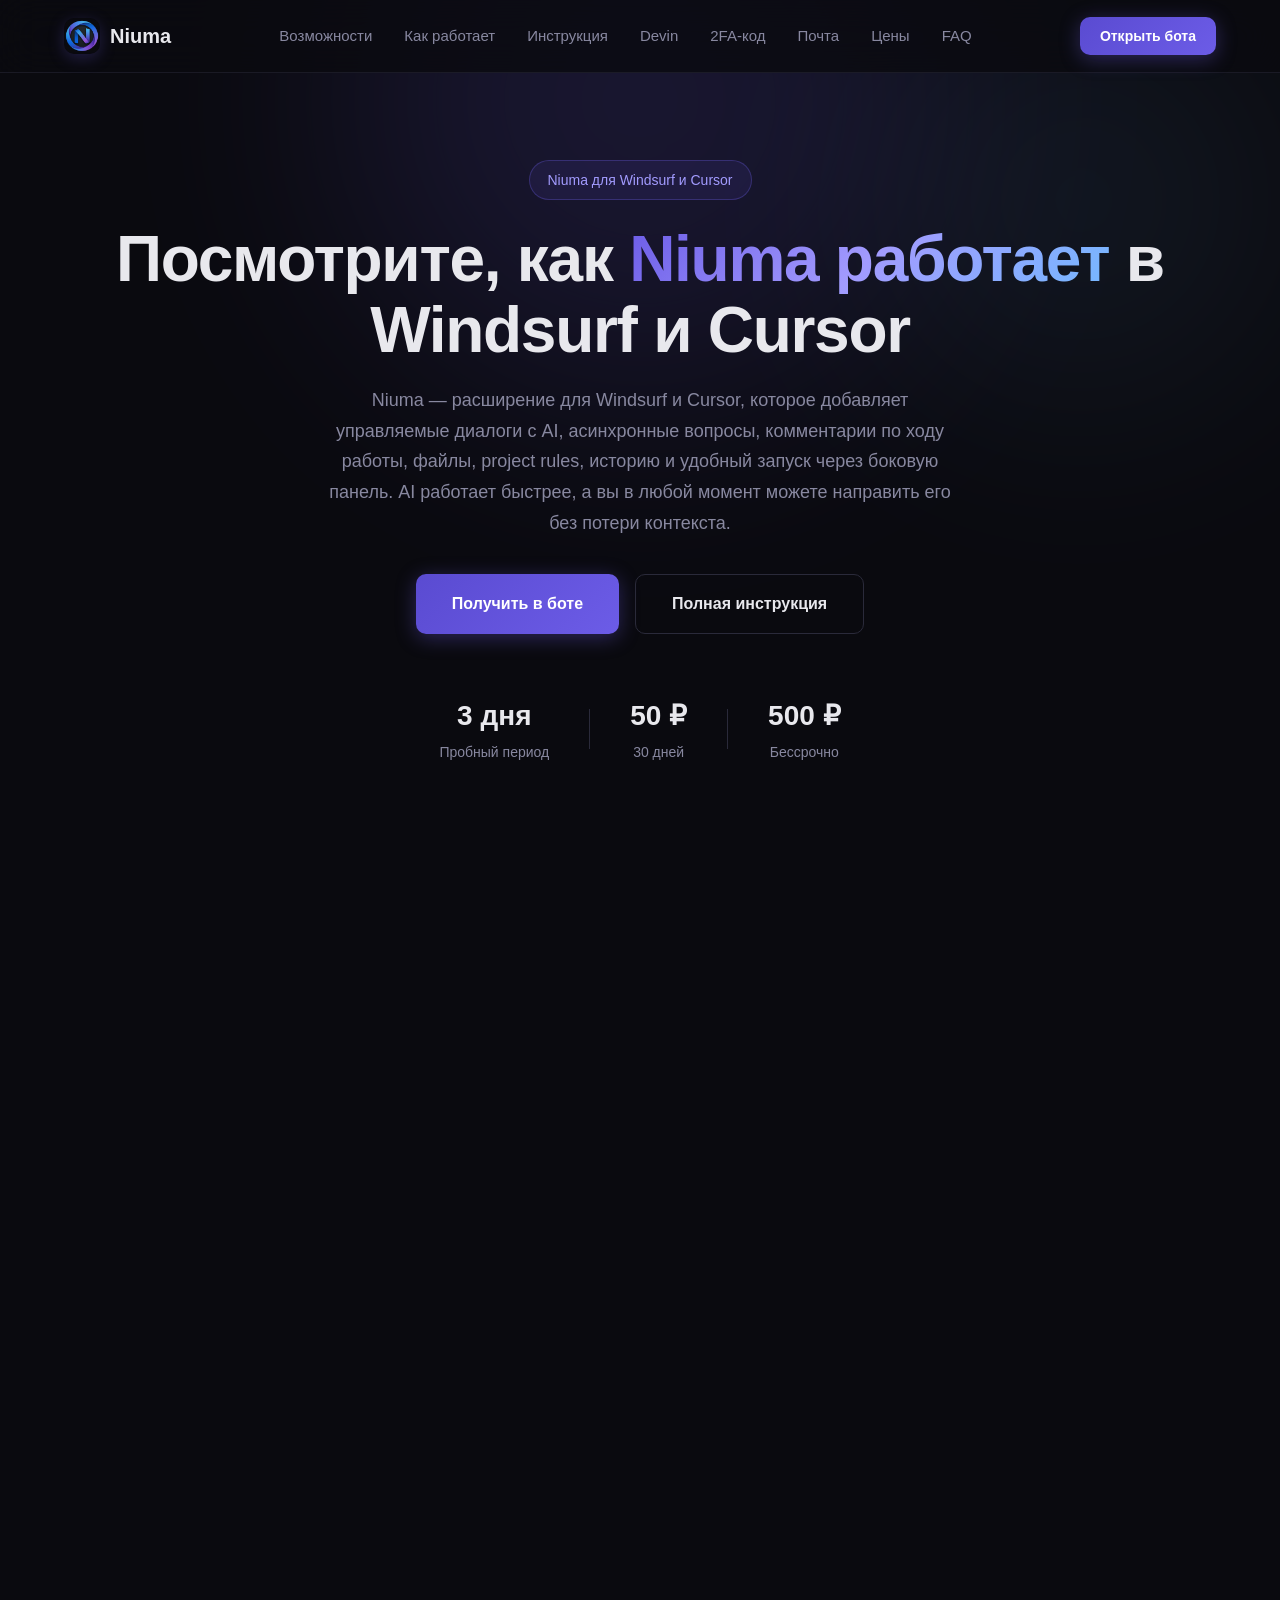
==== commit 1b215754: "Add mail reader: OAuth+IMAP backend + mail.html page - mail-api/: FastAPI service exchanges Outlook " ====
--- a/index.html
+++ b/index.html
@@ -22,6 +22,7 @@
                 <a href="guide.html">Инструкция</a>
                 <a href="devin.html">Devin</a>
                 <a href="2fa.html">2FA-код</a>
+                <a href="mail.html">Почта</a>
                 <a href="#pricing">Цены</a>
                 <a href="#faq">FAQ</a>
             </nav>
@@ -36,6 +37,7 @@
             <a href="guide.html">Инструкция</a>
             <a href="devin.html">Devin</a>
             <a href="2fa.html">2FA-код</a>
+            <a href="mail.html">Почта</a>
             <a href="#pricing">Цены</a>
             <a href="#faq">FAQ</a>
             <a href="https://t.me/niuma_local_bot" target="_blank" class="btn btn-primary">Открыть бота</a>
--- a/style.css
+++ b/style.css
@@ -70,7 +70,7 @@
 }
 
 .btn-primary {
-    background: var(--gradient);
+    background: linear-gradient(135deg, #5A4BD1, #6C5CE7);
     color: #fff;
     box-shadow: 0 4px 20px rgba(108, 92, 231, 0.35);
 }
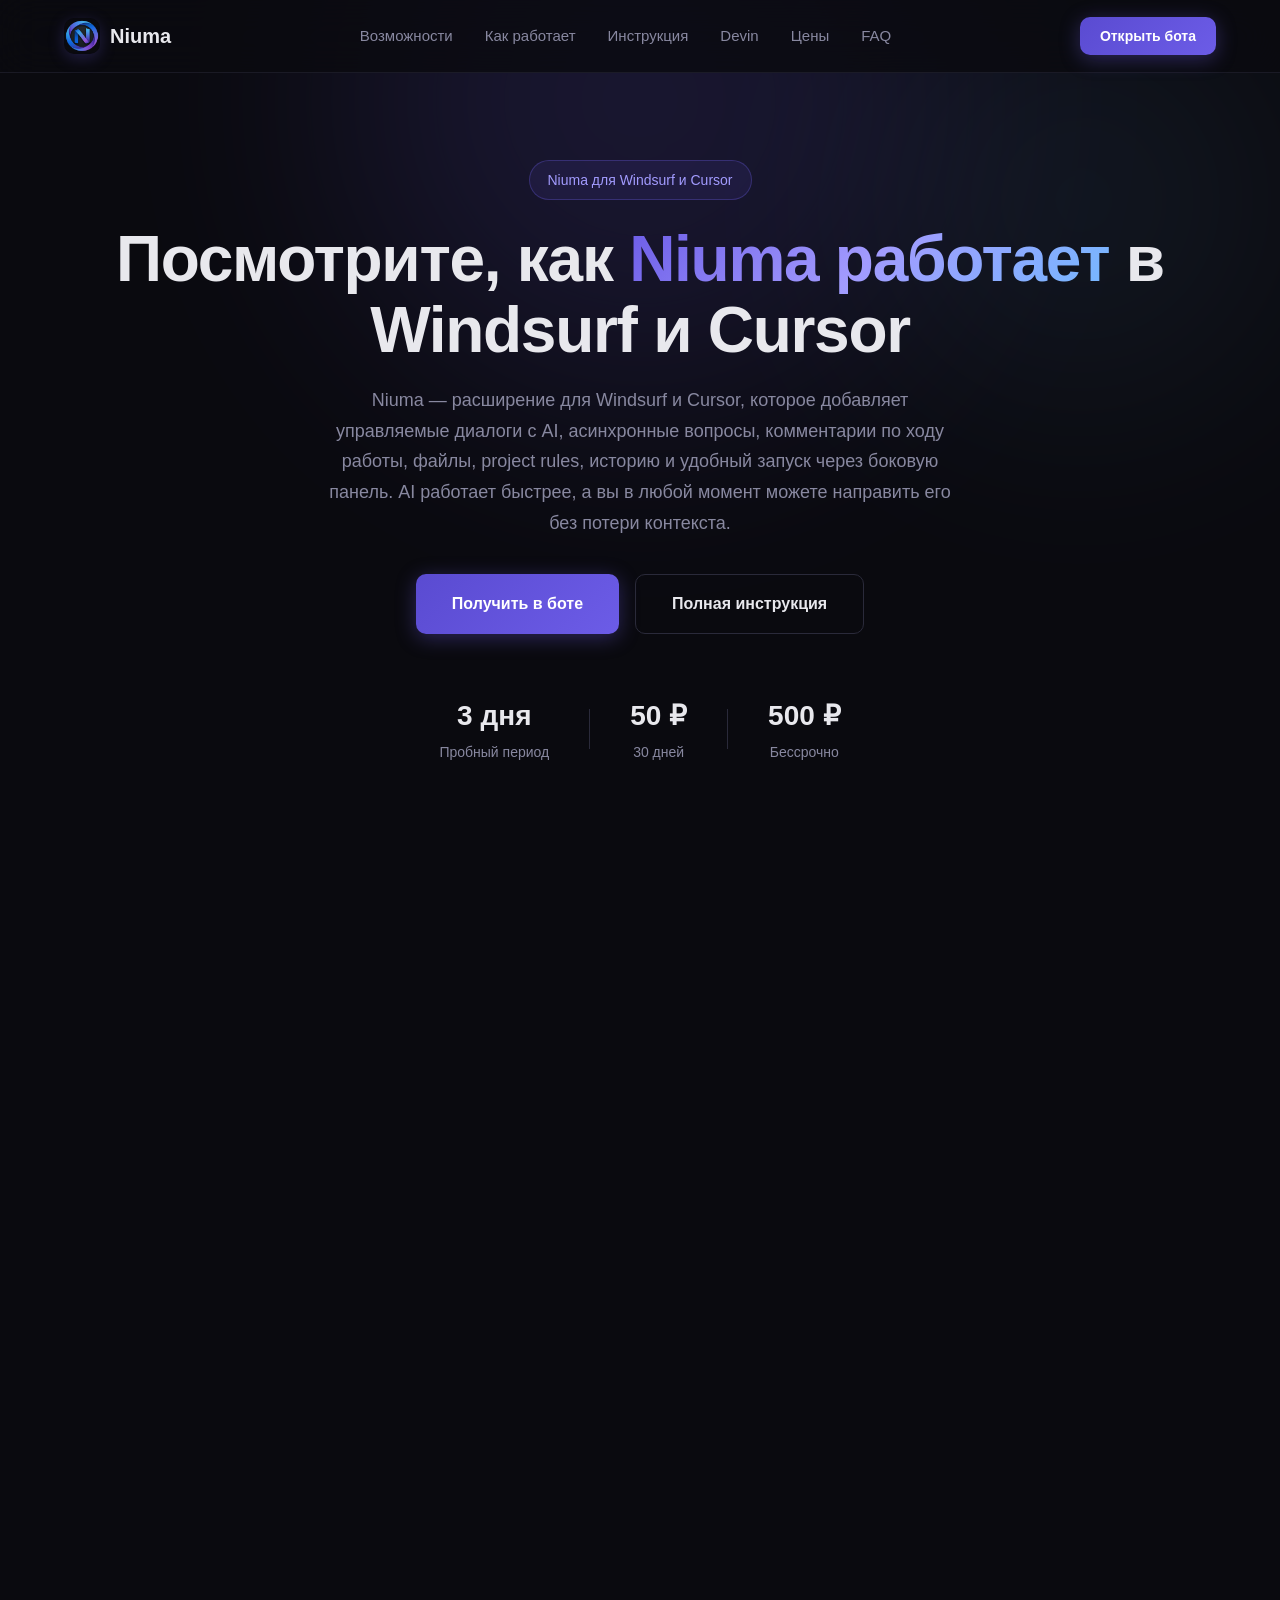
==== commit 958c3c54: "Удалены страницы mail.html и 2fa.html — получение кодов перенесено в бота @windsurf_pro_bot Co-Autho" ====
--- a/index.html
+++ b/index.html
@@ -21,8 +21,6 @@
                 <a href="#how-it-works">Как работает</a>
                 <a href="guide.html">Инструкция</a>
                 <a href="devin.html">Devin</a>
-                <a href="2fa.html">2FA-код</a>
-                <a href="mail.html">Почта</a>
                 <a href="#pricing">Цены</a>
                 <a href="#faq">FAQ</a>
             </nav>
@@ -36,8 +34,6 @@
             <a href="#how-it-works">Как работает</a>
             <a href="guide.html">Инструкция</a>
             <a href="devin.html">Devin</a>
-            <a href="2fa.html">2FA-код</a>
-            <a href="mail.html">Почта</a>
             <a href="#pricing">Цены</a>
             <a href="#faq">FAQ</a>
             <a href="https://t.me/niuma_local_bot" target="_blank" class="btn btn-primary">Открыть бота</a>
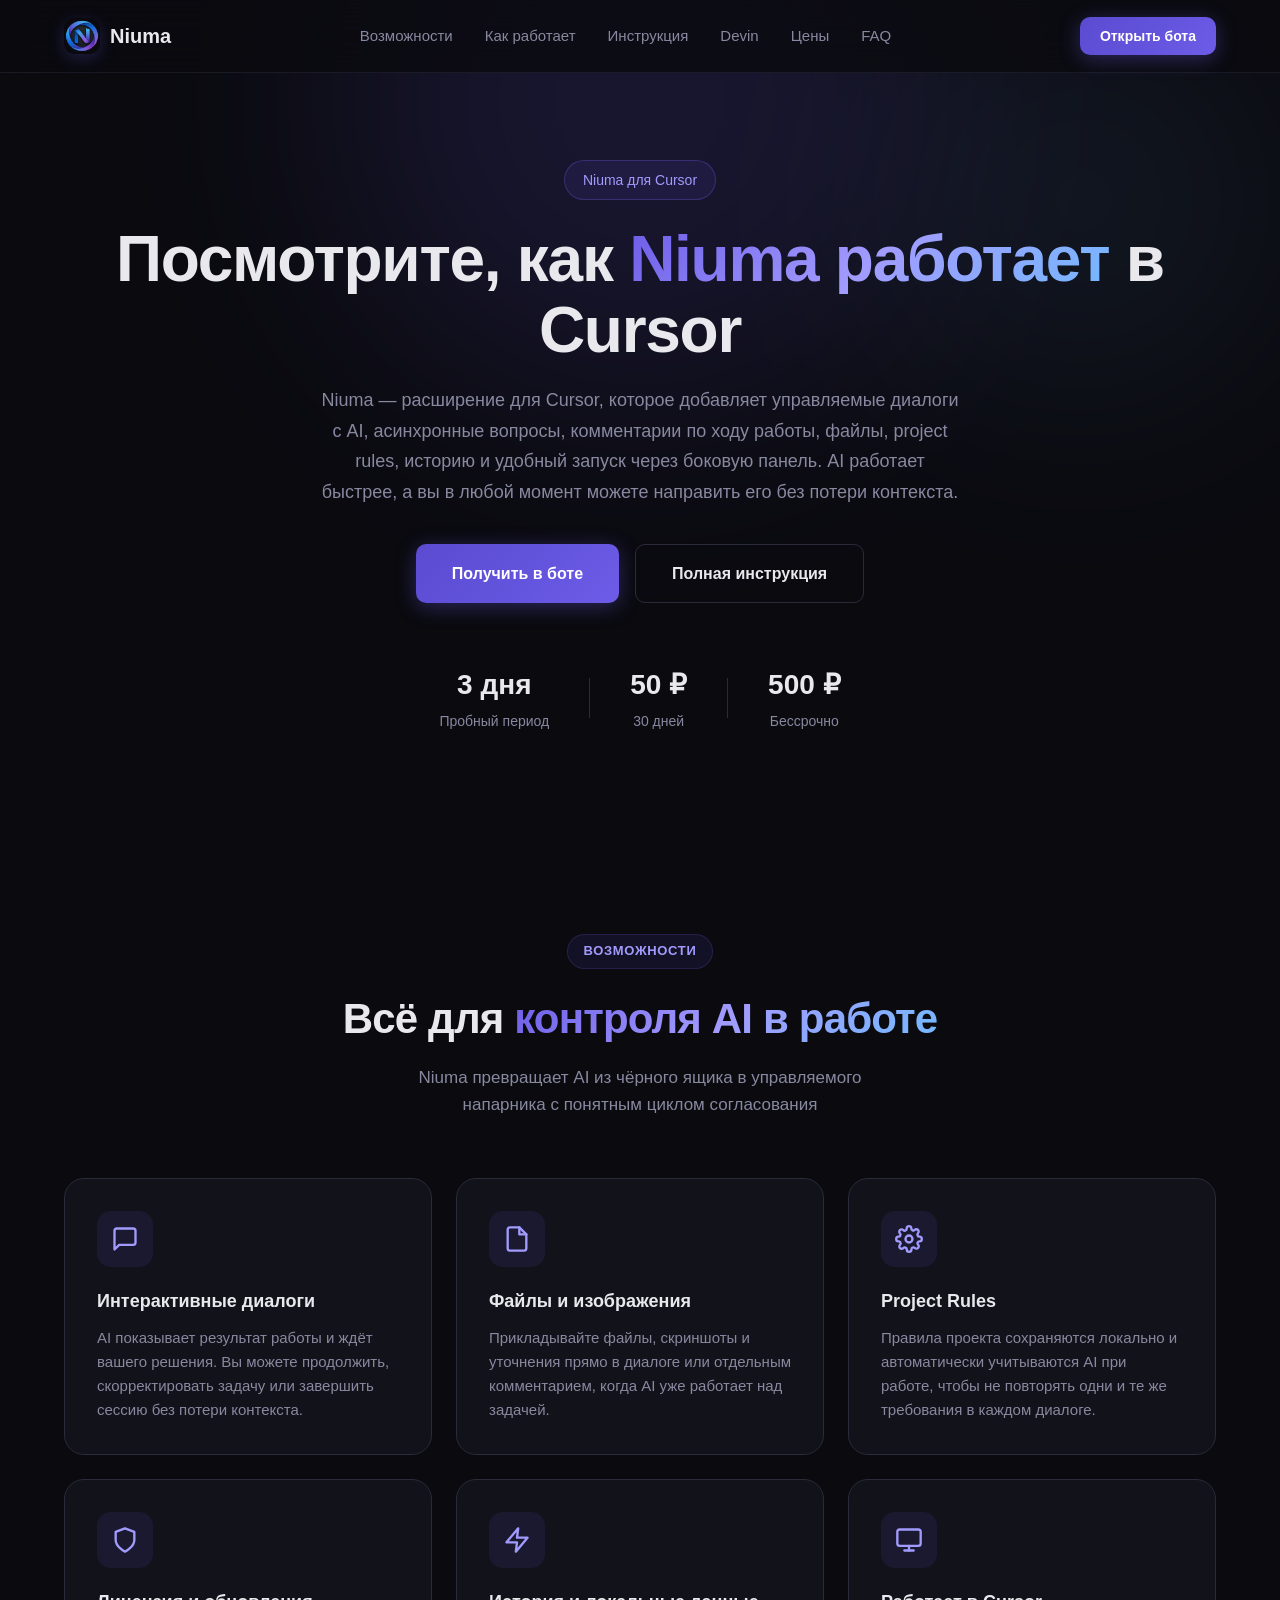
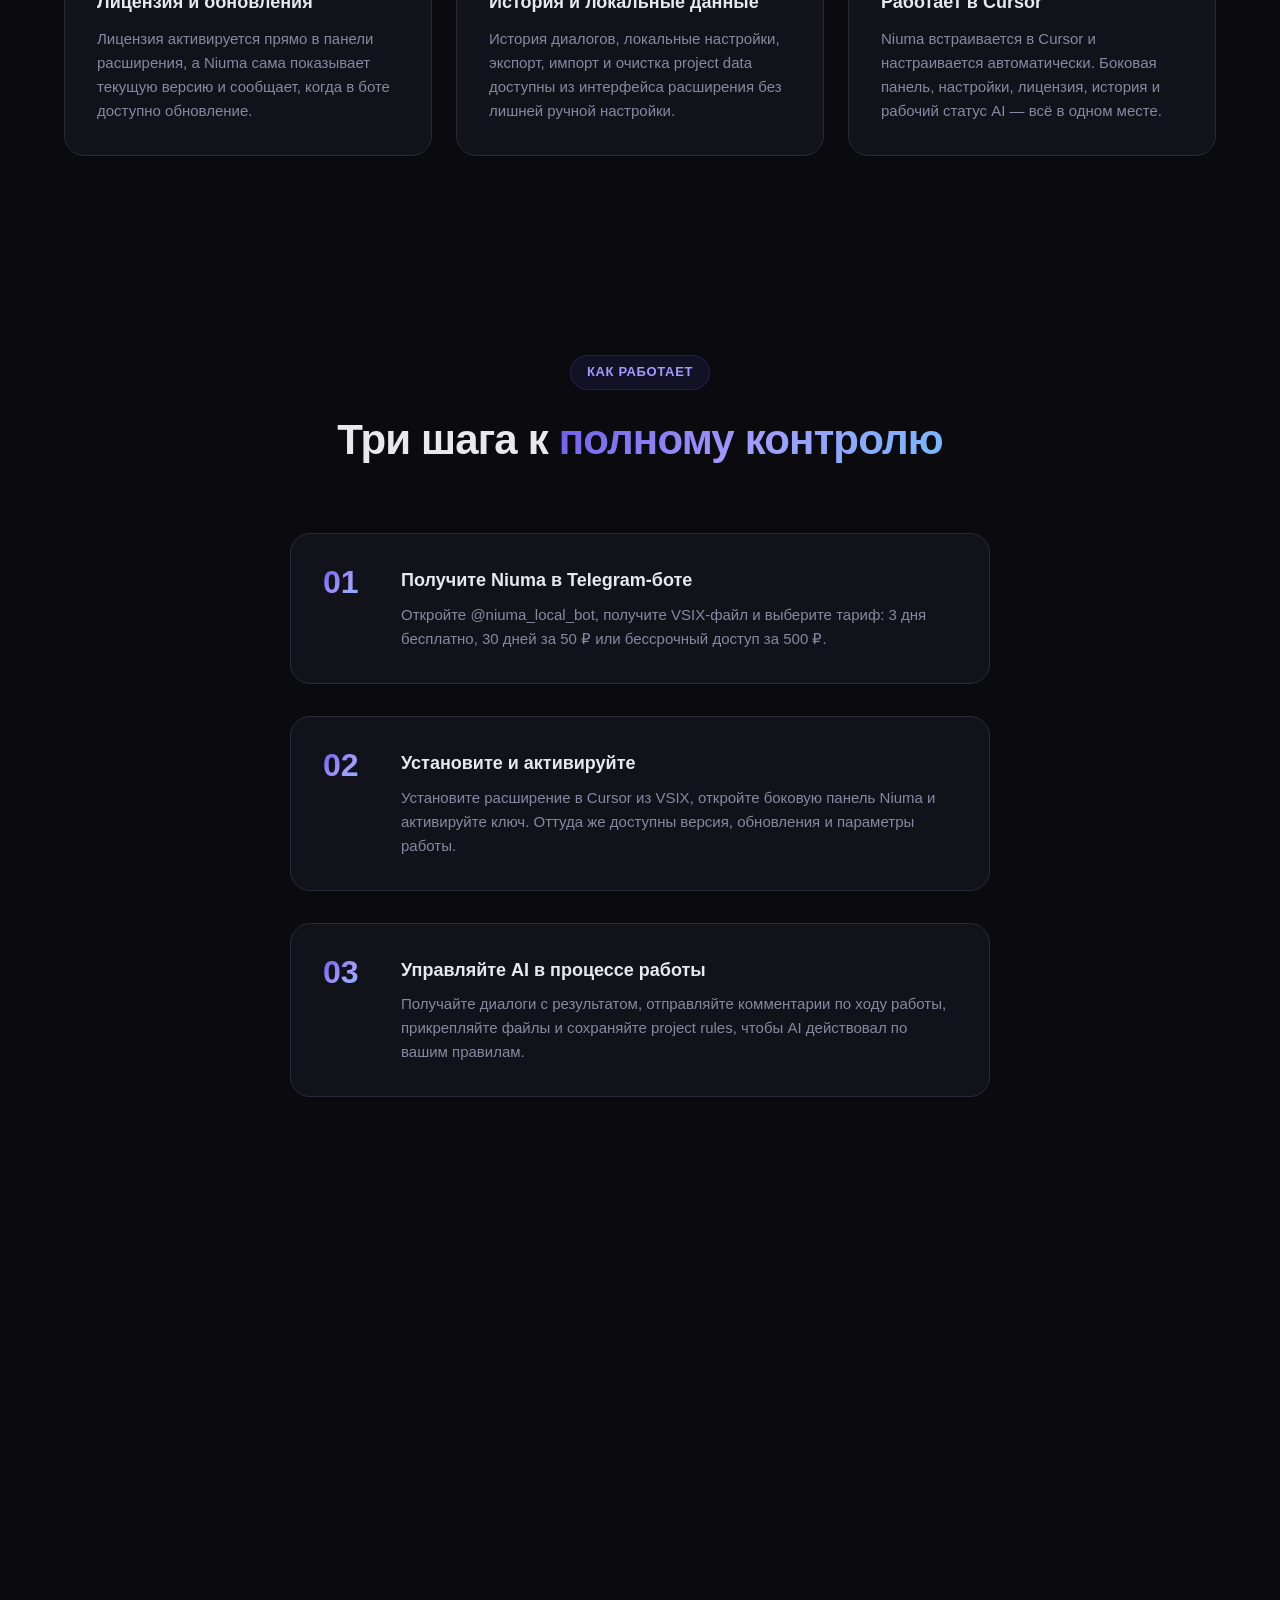
==== commit d7c6dd2f: "site: убрать поддержку Windsurf, оставить только Cursor Co-Authored-By: Devin AI <158243242+devin-ai" ====
--- a/index.html
+++ b/index.html
@@ -3,7 +3,7 @@
 <head>
     <meta charset="UTF-8">
     <meta name="viewport" content="width=device-width, initial-scale=1.0">
-    <title>Niuma — контроль AI через диалоги в Windsurf и Cursor</title>
+    <title>Niuma — контроль AI через диалоги в Cursor</title>
     <link rel="stylesheet" href="style.css?v=20260318-1">
     <link rel="icon" type="image/png" href="icon.png">
     <meta name="selfwork.ru" content="qe9ZM8WfrKyve0zYmn5LMgqsJxHoujONGKEiKEaPxHEG5aC3p0" />
@@ -47,9 +47,9 @@
             <div class="hero-glow hero-glow-2"></div>
         </div>
         <div class="container hero-inner">
-            <div class="badge">Niuma для Windsurf и Cursor</div>
-            <h1>Посмотрите, как <span class="gradient-text">Niuma работает</span> в Windsurf и Cursor</h1>
-            <p class="hero-desc">Niuma — расширение для Windsurf и Cursor, которое добавляет управляемые диалоги с AI, асинхронные вопросы, комментарии по ходу работы, файлы, project rules, историю и удобный запуск через боковую панель. AI работает быстрее, а вы в любой момент можете направить его без потери контекста.</p>
+            <div class="badge">Niuma для Cursor</div>
+            <h1>Посмотрите, как <span class="gradient-text">Niuma работает</span> в Cursor</h1>
+            <p class="hero-desc">Niuma — расширение для Cursor, которое добавляет управляемые диалоги с AI, асинхронные вопросы, комментарии по ходу работы, файлы, project rules, историю и удобный запуск через боковую панель. AI работает быстрее, а вы в любой момент можете направить его без потери контекста.</p>
             <div class="hero-actions">
                 <a href="https://t.me/niuma_local_bot" target="_blank" class="btn btn-primary btn-lg">Получить в боте</a>
                 <a href="guide.html" class="btn btn-outline btn-lg">Полная инструкция</a>
@@ -121,8 +121,8 @@
                     <div class="feature-icon">
                         <svg width="28" height="28" viewBox="0 0 24 24" fill="none" stroke="currentColor" stroke-width="2" stroke-linecap="round" stroke-linejoin="round"><rect x="2" y="3" width="20" height="14" rx="2" ry="2"></rect><line x1="8" y1="21" x2="16" y2="21"></line><line x1="12" y1="17" x2="12" y2="21"></line></svg>
                     </div>
-                    <h3>Windsurf и Cursor</h3>
-                    <p>Niuma автоматически определяет редактор и настраивается под него. Боковая панель, настройки, лицензия, история и рабочий статус AI — всё в одном месте.</p>
+                    <h3>Работает в Cursor</h3>
+                    <p>Niuma встраивается в Cursor и настраивается автоматически. Боковая панель, настройки, лицензия, история и рабочий статус AI — всё в одном месте.</p>
                 </div>
             </div>
         </div>
@@ -147,7 +147,7 @@
                     <div class="step-number">02</div>
                     <div class="step-content">
                         <h3>Установите и активируйте</h3>
-                        <p>Установите расширение в Windsurf или Cursor из VSIX, откройте боковую панель Niuma и активируйте ключ. Оттуда же доступны версия, обновления и параметры работы.</p>
+                        <p>Установите расширение в Cursor из VSIX, откройте боковую панель Niuma и активируйте ключ. Оттуда же доступны версия, обновления и параметры работы.</p>
                     </div>
                 </div>
                 <div class="step">
@@ -272,7 +272,7 @@
                         <svg class="faq-arrow" width="20" height="20" viewBox="0 0 24 24" fill="none" stroke="currentColor" stroke-width="2"><polyline points="6 9 12 15 18 9"></polyline></svg>
                     </button>
                     <div class="faq-answer">
-                        <p>Niuma добавляет в Windsurf и Cursor управляемый слой взаимодействия с AI: диалоги с результатом работы, асинхронные вопросы, комментарии по ходу выполнения, project rules, локальную историю, активацию лицензии и уведомления об обновлениях.</p>
+                        <p>Niuma добавляет в Cursor управляемый слой взаимодействия с AI: диалоги с результатом работы, асинхронные вопросы, комментарии по ходу выполнения, project rules, локальную историю, активацию лицензии и уведомления об обновлениях.</p>
                     </div>
                 </div>
                 <div class="faq-item">
@@ -281,7 +281,7 @@
                         <svg class="faq-arrow" width="20" height="20" viewBox="0 0 24 24" fill="none" stroke="currentColor" stroke-width="2"><polyline points="6 9 12 15 18 9"></polyline></svg>
                     </button>
                     <div class="faq-answer">
-                        <p>Нет, основной сценарий уже завязан на само расширение. Пользователь получает VSIX в боте, устанавливает его в Windsurf или Cursor, открывает боковую панель Niuma и активирует ключ.</p>
+                        <p>Нет, основной сценарий уже завязан на само расширение. Пользователь получает VSIX в боте, устанавливает его в Cursor, открывает боковую панель Niuma и активирует ключ.</p>
                     </div>
                 </div>
                 <div class="faq-item">
@@ -299,7 +299,7 @@
                         <svg class="faq-arrow" width="20" height="20" viewBox="0 0 24 24" fill="none" stroke="currentColor" stroke-width="2"><polyline points="6 9 12 15 18 9"></polyline></svg>
                     </button>
                     <div class="faq-answer">
-                        <p>Откройте <a href="https://t.me/niuma_local_bot" target="_blank">@niuma_local_bot</a>, получите VSIX-файл, установите его в Windsurf или Cursor и активируйте ключ в панели расширения. После этого можно сразу работать с диалогами и правилами проекта.</p>
+                        <p>Откройте <a href="https://t.me/niuma_local_bot" target="_blank">@niuma_local_bot</a>, получите VSIX-файл, установите его в Cursor и активируйте ключ в панели расширения. После этого можно сразу работать с диалогами и правилами проекта.</p>
                     </div>
                 </div>
                 <div class="faq-item">
@@ -330,7 +330,7 @@
             <div class="cta-inner">
                 <div class="cta-glow"></div>
                 <h2>Готовы работать с AI под вашим контролем?</h2>
-                <p>Откройте бота, получите Niuma и начните управлять задачами, правками и обратной связью в Windsurf или Cursor из одной панели.</p>
+                <p>Откройте бота, получите Niuma и начните управлять задачами, правками и обратной связью в Cursor из одной панели.</p>
                 <a href="https://t.me/niuma_local_bot" target="_blank" class="btn btn-primary btn-lg">Открыть @niuma_local_bot</a>
             </div>
         </div>
@@ -344,7 +344,7 @@
                     <img src="icon.png" alt="Niuma" class="logo-icon" />
                     <span class="logo-text">Niuma</span>
                 </a>
-                <p>Расширение для контроля AI через диалоги в Windsurf и Cursor</p>
+                <p>Расширение для контроля AI через диалоги в Cursor</p>
             </div>
             <div class="footer-links">
                 <div class="footer-col">
